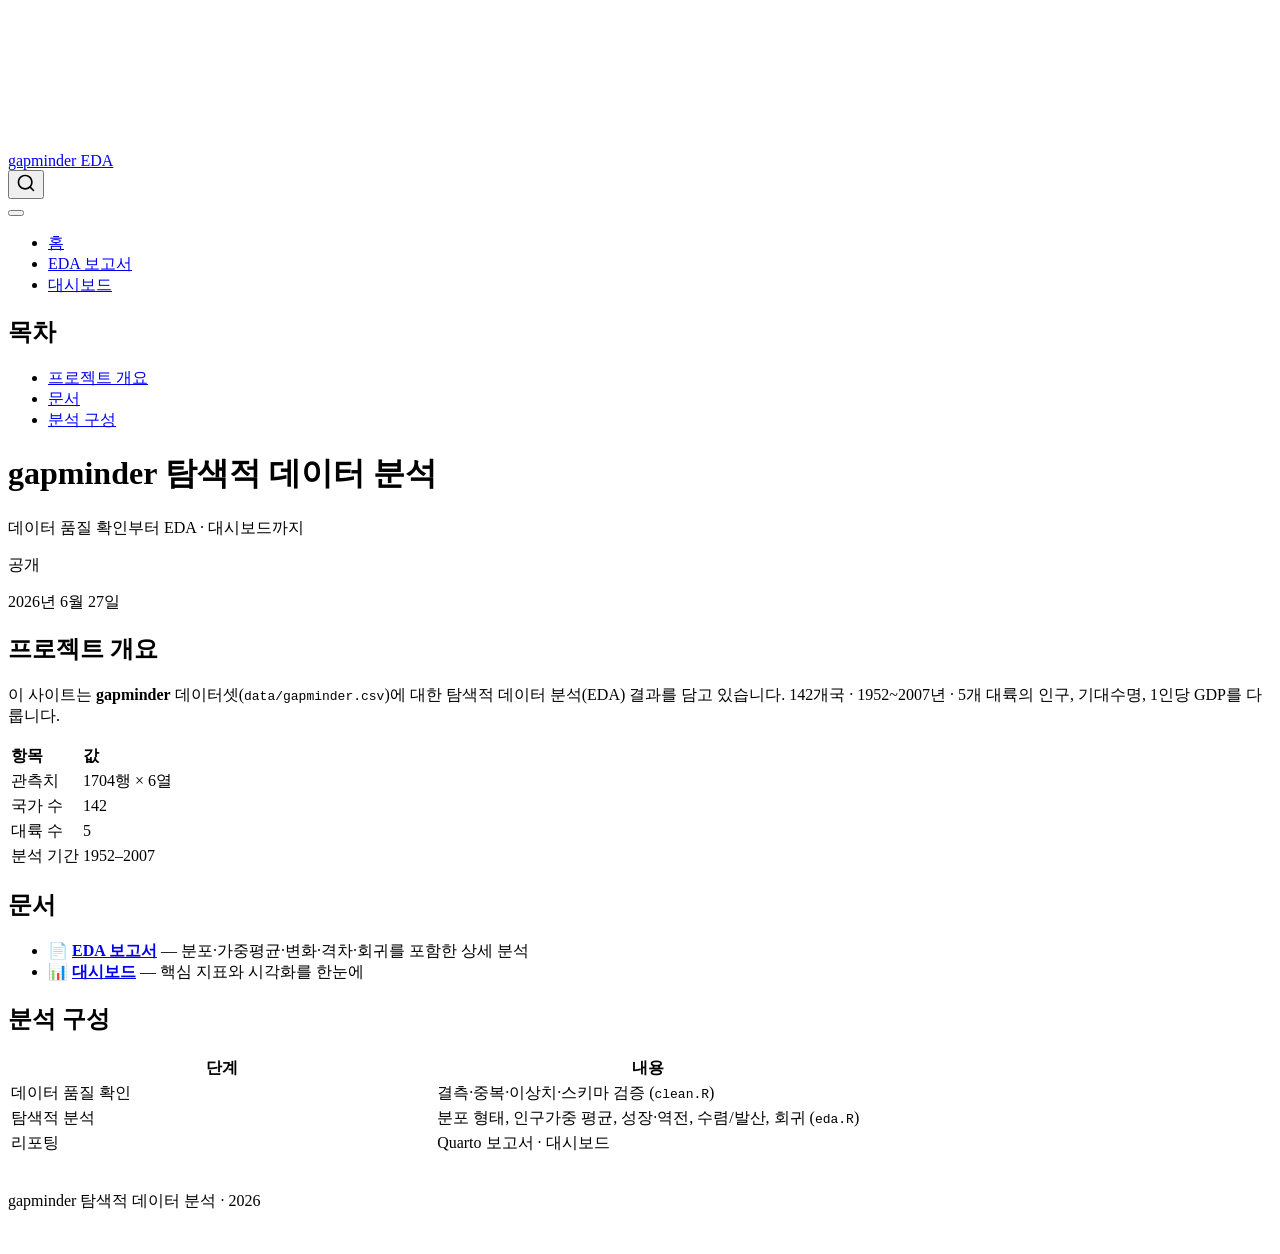
==== docs/index.html @ 595b41a2 "build: Quarto 프로젝트 구성 및 사이트 배포 준비 - _quarto.yml(website, output-dir: docs), index.qmd 랜딩 페이지 추가 - R " ====
<!DOCTYPE html>
<html xmlns="http://www.w3.org/1999/xhtml" lang="ko" xml:lang="ko"><head>

<meta charset="utf-8">
<meta name="generator" content="quarto-1.9.38">

<meta name="viewport" content="width=device-width, initial-scale=1.0, user-scalable=yes">


<title>gapminder 탐색적 데이터 분석 – gapminder EDA</title>
<style>
/* Default styles provided by pandoc.
** See https://pandoc.org/MANUAL.html#variables-for-html for config info.
*/
code{white-space: pre-wrap;}
span.smallcaps{font-variant: small-caps;}
div.columns{display: flex; gap: min(4vw, 1.5em);}
div.column{flex: auto; overflow-x: auto;}
div.hanging-indent{margin-left: 1.5em; text-indent: -1.5em;}
ul.task-list{list-style: none;}
ul.task-list li input[type="checkbox"] {
  width: 0.8em;
  margin: 0 0.8em 0.2em -1em; /* quarto-specific, see https://github.com/quarto-dev/quarto-cli/issues/4556 */ 
  vertical-align: middle;
}
</style>


<script src="site_libs/quarto-nav/quarto-nav.js"></script>
<script src="site_libs/quarto-nav/headroom.min.js"></script>
<script src="site_libs/clipboard/clipboard.min.js"></script>
<script src="site_libs/quarto-search/autocomplete.umd.js"></script>
<script src="site_libs/quarto-search/fuse.min.js"></script>
<script src="site_libs/quarto-search/quarto-search.js"></script>
<meta name="quarto:offset" content="./">
<script src="site_libs/quarto-html/quarto.js" type="module"></script>
<script src="site_libs/quarto-html/tabsets/tabsets.js" type="module"></script>
<script src="site_libs/quarto-html/popper.min.js"></script>
<script src="site_libs/quarto-html/tippy.umd.min.js"></script>
<script src="site_libs/quarto-html/anchor.min.js"></script>
<link href="site_libs/quarto-html/tippy.css" rel="stylesheet">
<link href="site_libs/quarto-html/quarto-syntax-highlighting-15634bcf2e68342d4ad2dfa704d543f6.css" rel="stylesheet" id="quarto-text-highlighting-styles">
<script src="site_libs/bootstrap/bootstrap.min.js"></script>
<link href="site_libs/bootstrap/bootstrap-icons.css" rel="stylesheet">
<link href="site_libs/bootstrap/bootstrap-ff38ca5759cea8d2b4e40dc1c167d4da.min.css" rel="stylesheet" append-hash="true" id="quarto-bootstrap" data-mode="light">
<script id="quarto-search-options" type="application/json">{
  "location": "navbar",
  "copy-button": false,
  "collapse-after": 3,
  "panel-placement": "end",
  "type": "overlay",
  "limit": 50,
  "keyboard-shortcut": [
    "f",
    "/",
    "s"
  ],
  "show-item-context": false,
  "language": {
    "search-no-results-text": "일치 없음",
    "search-matching-documents-text": "일치된 문서",
    "search-copy-link-title": "검색 링크 복사",
    "search-hide-matches-text": "추가 검색 결과 숨기기",
    "search-more-match-text": "추가 검색결과",
    "search-more-matches-text": "추가 검색결과",
    "search-clear-button-title": "제거",
    "search-text-placeholder": "",
    "search-detached-cancel-button-title": "취소",
    "search-submit-button-title": "검색",
    "search-label": "검색"
  }
}</script>


</head>

<body class="nav-fixed quarto-light">

<div id="quarto-search-results"></div>
  <header id="quarto-header" class="headroom fixed-top">
    <nav class="navbar navbar-expand-lg " data-bs-theme="dark">
      <div class="navbar-container container-fluid">
      <div class="navbar-brand-container mx-auto">
    <a class="navbar-brand" href="./index.html">
    <span class="navbar-title">gapminder EDA</span>
    </a>
  </div>
            <div id="quarto-search" class="" title="검색"></div>
          <button class="navbar-toggler" type="button" data-bs-toggle="collapse" data-bs-target="#navbarCollapse" aria-controls="navbarCollapse" role="menu" aria-expanded="false" aria-label="탐색 전환" onclick="if (window.quartoToggleHeadroom) { window.quartoToggleHeadroom(); }">
  <span class="navbar-toggler-icon"></span>
</button>
          <div class="collapse navbar-collapse" id="navbarCollapse">
            <ul class="navbar-nav navbar-nav-scroll me-auto">
  <li class="nav-item">
    <a class="nav-link active" href="./index.html" aria-current="page"> 
<span class="menu-text">홈</span></a>
  </li>  
  <li class="nav-item">
    <a class="nav-link" href="./document/eda_report.html"> 
<span class="menu-text">EDA 보고서</span></a>
  </li>  
  <li class="nav-item">
    <a class="nav-link" href="./document/eda_dashboard.html"> 
<span class="menu-text">대시보드</span></a>
  </li>  
</ul>
          </div> <!-- /navcollapse -->
            <div class="quarto-navbar-tools">
</div>
      </div> <!-- /container-fluid -->
    </nav>
</header>
<!-- content -->
<div id="quarto-content" class="quarto-container page-columns page-rows-contents page-layout-article page-navbar">
<!-- sidebar -->
<!-- margin-sidebar -->
    <div id="quarto-margin-sidebar" class="sidebar margin-sidebar">
        <nav id="TOC" role="doc-toc" class="toc-active">
    <h2 id="toc-title">목차</h2>
   
  <ul>
  <li><a href="#프로젝트-개요" id="toc-프로젝트-개요" class="nav-link active" data-scroll-target="#프로젝트-개요">프로젝트 개요</a></li>
  <li><a href="#문서" id="toc-문서" class="nav-link" data-scroll-target="#문서">문서</a></li>
  <li><a href="#분석-구성" id="toc-분석-구성" class="nav-link" data-scroll-target="#분석-구성">분석 구성</a></li>
  </ul>
</nav>
    </div>
<!-- main -->
<main class="content" id="quarto-document-content">

<header id="title-block-header" class="quarto-title-block default">
<div class="quarto-title">
<h1 class="title">gapminder 탐색적 데이터 분석</h1>
<p class="subtitle lead">데이터 품질 확인부터 EDA · 대시보드까지</p>
</div>



<div class="quarto-title-meta">

    
    <div>
    <div class="quarto-title-meta-heading">공개</div>
    <div class="quarto-title-meta-contents">
      <p class="date">2026년 6월 27일</p>
    </div>
  </div>
  
    
  </div>
  


</header>


<section id="프로젝트-개요" class="level2">
<h2 class="anchored" data-anchor-id="프로젝트-개요">프로젝트 개요</h2>
<p>이 사이트는 <strong>gapminder</strong> 데이터셋(<code>data/gapminder.csv</code>)에 대한 탐색적 데이터 분석(EDA) 결과를 담고 있습니다. 142개국 · 1952~2007년 · 5개 대륙의 인구, 기대수명, 1인당 GDP를 다룹니다.</p>
<div class="cell">
<div class="cell-output-display">
<table class="caption-top table table-sm table-striped small">
<thead>
<tr class="header">
<th style="text-align: left;">항목</th>
<th style="text-align: left;">값</th>
</tr>
</thead>
<tbody>
<tr class="odd">
<td style="text-align: left;">관측치</td>
<td style="text-align: left;">1704행 × 6열</td>
</tr>
<tr class="even">
<td style="text-align: left;">국가 수</td>
<td style="text-align: left;">142</td>
</tr>
<tr class="odd">
<td style="text-align: left;">대륙 수</td>
<td style="text-align: left;">5</td>
</tr>
<tr class="even">
<td style="text-align: left;">분석 기간</td>
<td style="text-align: left;">1952–2007</td>
</tr>
</tbody>
</table>
</div>
</div>
</section>
<section id="문서" class="level2">
<h2 class="anchored" data-anchor-id="문서">문서</h2>
<ul>
<li>📄 <a href="./document/eda_report.html"><strong>EDA 보고서</strong></a> — 분포·가중평균·변화·격차·회귀를 포함한 상세 분석</li>
<li>📊 <a href="./document/eda_dashboard.html"><strong>대시보드</strong></a> — 핵심 지표와 시각화를 한눈에</li>
</ul>
</section>
<section id="분석-구성" class="level2">
<h2 class="anchored" data-anchor-id="분석-구성">분석 구성</h2>
<table class="caption-top table">
<colgroup>
<col style="width: 50%">
<col style="width: 50%">
</colgroup>
<thead>
<tr class="header">
<th>단계</th>
<th>내용</th>
</tr>
</thead>
<tbody>
<tr class="odd">
<td>데이터 품질 확인</td>
<td>결측·중복·이상치·스키마 검증 (<code>clean.R</code>)</td>
</tr>
<tr class="even">
<td>탐색적 분석</td>
<td>분포 형태, 인구가중 평균, 성장·역전, 수렴/발산, 회귀 (<code>eda.R</code>)</td>
</tr>
<tr class="odd">
<td>리포팅</td>
<td>Quarto 보고서 · 대시보드</td>
</tr>
</tbody>
</table>


</section>

</main> <!-- /main -->
<script id="quarto-html-after-body" type="application/javascript">
  window.document.addEventListener("DOMContentLoaded", function (event) {
    const icon = "";
    const anchorJS = new window.AnchorJS();
    anchorJS.options = {
      placement: 'right',
      icon: icon
    };
    anchorJS.add('.anchored');
    const isCodeAnnotation = (el) => {
      for (const clz of el.classList) {
        if (clz.startsWith('code-annotation-')) {                     
          return true;
        }
      }
      return false;
    }
    const onCopySuccess = function(e) {
      // button target
      const button = e.trigger;
      // don't keep focus
      button.blur();
      // flash "checked"
      button.classList.add('code-copy-button-checked');
      var currentTitle = button.getAttribute("title");
      button.setAttribute("title", "복사완료!");
      let tooltip;
      if (window.bootstrap) {
        button.setAttribute("data-bs-toggle", "tooltip");
        button.setAttribute("data-bs-placement", "left");
        button.setAttribute("data-bs-title", "복사완료!");
        tooltip = new bootstrap.Tooltip(button, 
          { trigger: "manual", 
            customClass: "code-copy-button-tooltip",
            offset: [0, -8]});
        tooltip.show();    
      }
      setTimeout(function() {
        if (tooltip) {
          tooltip.hide();
          button.removeAttribute("data-bs-title");
          button.removeAttribute("data-bs-toggle");
          button.removeAttribute("data-bs-placement");
        }
        button.setAttribute("title", currentTitle);
        button.classList.remove('code-copy-button-checked');
      }, 1000);
      // clear code selection
      e.clearSelection();
    }
    const getTextToCopy = function(trigger) {
      const outerScaffold = trigger.parentElement.cloneNode(true);
      const codeEl = outerScaffold.querySelector('code');
      for (const childEl of codeEl.children) {
        if (isCodeAnnotation(childEl)) {
          childEl.remove();
        }
      }
      return codeEl.innerText;
    }
    const clipboard = new window.ClipboardJS('.code-copy-button:not([data-in-quarto-modal])', {
      text: getTextToCopy
    });
    clipboard.on('success', onCopySuccess);
    if (window.document.getElementById('quarto-embedded-source-code-modal')) {
      const clipboardModal = new window.ClipboardJS('.code-copy-button[data-in-quarto-modal]', {
        text: getTextToCopy,
        container: window.document.getElementById('quarto-embedded-source-code-modal')
      });
      clipboardModal.on('success', onCopySuccess);
    }
      var localhostRegex = new RegExp(/^(?:http|https):\/\/localhost\:?[0-9]*\//);
      var mailtoRegex = new RegExp(/^mailto:/);
        var filterRegex = new RegExp('/' + window.location.host + '/');
      var isInternal = (href) => {
          return filterRegex.test(href) || localhostRegex.test(href) || mailtoRegex.test(href);
      }
      // Inspect non-navigation links and adorn them if external
     var links = window.document.querySelectorAll('a[href]:not(.nav-link):not(.navbar-brand):not(.toc-action):not(.sidebar-link):not(.sidebar-item-toggle):not(.pagination-link):not(.no-external):not([aria-hidden]):not(.dropdown-item):not(.quarto-navigation-tool):not(.about-link)');
      for (var i=0; i<links.length; i++) {
        const link = links[i];
        if (!isInternal(link.href)) {
          // undo the damage that might have been done by quarto-nav.js in the case of
          // links that we want to consider external
          if (link.dataset.originalHref !== undefined) {
            link.href = link.dataset.originalHref;
          }
        }
      }
    function tippyHover(el, contentFn, onTriggerFn, onUntriggerFn) {
      const config = {
        allowHTML: true,
        maxWidth: 500,
        delay: 100,
        arrow: false,
        appendTo: function(el) {
            return el.parentElement;
        },
        interactive: true,
        interactiveBorder: 10,
        theme: 'quarto',
        placement: 'bottom-start',
      };
      if (contentFn) {
        config.content = contentFn;
      }
      if (onTriggerFn) {
        config.onTrigger = onTriggerFn;
      }
      if (onUntriggerFn) {
        config.onUntrigger = onUntriggerFn;
      }
      window.tippy(el, config); 
    }
    const noterefs = window.document.querySelectorAll('a[role="doc-noteref"]');
    for (var i=0; i<noterefs.length; i++) {
      const ref = noterefs[i];
      tippyHover(ref, function() {
        // use id or data attribute instead here
        let href = ref.getAttribute('data-footnote-href') || ref.getAttribute('href');
        try { href = new URL(href).hash; } catch {}
        const id = href.replace(/^#\/?/, "");
        const note = window.document.getElementById(id);
        if (note) {
          return note.innerHTML;
        } else {
          return "";
        }
      });
    }
    const xrefs = window.document.querySelectorAll('a.quarto-xref');
    const processXRef = (id, note) => {
      // Strip column container classes
      const stripColumnClz = (el) => {
        el.classList.remove("page-full", "page-columns");
        if (el.children) {
          for (const child of el.children) {
            stripColumnClz(child);
          }
        }
      }
      stripColumnClz(note)
      if (id === null || id.startsWith('sec-')) {
        // Special case sections, only their first couple elements
        const container = document.createElement("div");
        if (note.children && note.children.length > 2) {
          container.appendChild(note.children[0].cloneNode(true));
          for (let i = 1; i < note.children.length; i++) {
            const child = note.children[i];
            if (child.tagName === "P" && child.innerText === "") {
              continue;
            } else {
              container.appendChild(child.cloneNode(true));
              break;
            }
          }
          if (window.Quarto?.typesetMath) {
            window.Quarto.typesetMath(container);
          }
          return container.innerHTML
        } else {
          if (window.Quarto?.typesetMath) {
            window.Quarto.typesetMath(note);
          }
          return note.innerHTML;
        }
      } else {
        // Remove any anchor links if they are present
        const anchorLink = note.querySelector('a.anchorjs-link');
        if (anchorLink) {
          anchorLink.remove();
        }
        if (window.Quarto?.typesetMath) {
          window.Quarto.typesetMath(note);
        }
        if (note.classList.contains("callout")) {
          return note.outerHTML;
        } else {
          return note.innerHTML;
        }
      }
    }
    for (var i=0; i<xrefs.length; i++) {
      const xref = xrefs[i];
      tippyHover(xref, undefined, function(instance) {
        instance.disable();
        let url = xref.getAttribute('href');
        let hash = undefined; 
        if (url.startsWith('#')) {
          hash = url;
        } else {
          try { hash = new URL(url).hash; } catch {}
        }
        if (hash) {
          const id = hash.replace(/^#\/?/, "");
          const note = window.document.getElementById(id);
          if (note !== null) {
            try {
              const html = processXRef(id, note.cloneNode(true));
              instance.setContent(html);
            } finally {
              instance.enable();
              instance.show();
            }
          } else {
            // See if we can fetch this
            fetch(url.split('#')[0])
            .then(res => res.text())
            .then(html => {
              const parser = new DOMParser();
              const htmlDoc = parser.parseFromString(html, "text/html");
              const note = htmlDoc.getElementById(id);
              if (note !== null) {
                const html = processXRef(id, note);
                instance.setContent(html);
              } 
            }).finally(() => {
              instance.enable();
              instance.show();
            });
          }
        } else {
          // See if we can fetch a full url (with no hash to target)
          // This is a special case and we should probably do some content thinning / targeting
          fetch(url)
          .then(res => res.text())
          .then(html => {
            const parser = new DOMParser();
            const htmlDoc = parser.parseFromString(html, "text/html");
            const note = htmlDoc.querySelector('main.content');
            if (note !== null) {
              // This should only happen for chapter cross references
              // (since there is no id in the URL)
              // remove the first header
              if (note.children.length > 0 && note.children[0].tagName === "HEADER") {
                note.children[0].remove();
              }
              const html = processXRef(null, note);
              instance.setContent(html);
            } 
          }).finally(() => {
            instance.enable();
            instance.show();
          });
        }
      }, function(instance) {
      });
    }
        let selectedAnnoteEl;
        const selectorForAnnotation = ( cell, annotation) => {
          let cellAttr = 'data-code-cell="' + cell + '"';
          let lineAttr = 'data-code-annotation="' +  annotation + '"';
          const selector = 'span[' + cellAttr + '][' + lineAttr + ']';
          return selector;
        }
        const selectCodeLines = (annoteEl) => {
          const doc = window.document;
          const targetCell = annoteEl.getAttribute("data-target-cell");
          const targetAnnotation = annoteEl.getAttribute("data-target-annotation");
          const annoteSpan = window.document.querySelector(selectorForAnnotation(targetCell, targetAnnotation));
          const lines = annoteSpan.getAttribute("data-code-lines").split(",");
          const lineIds = lines.map((line) => {
            return targetCell + "-" + line;
          })
          let top = null;
          let height = null;
          let parent = null;
          if (lineIds.length > 0) {
              //compute the position of the single el (top and bottom and make a div)
              const el = window.document.getElementById(lineIds[0]);
              top = el.offsetTop;
              height = el.offsetHeight;
              parent = el.parentElement.parentElement;
            if (lineIds.length > 1) {
              const lastEl = window.document.getElementById(lineIds[lineIds.length - 1]);
              const bottom = lastEl.offsetTop + lastEl.offsetHeight;
              height = bottom - top;
            }
            if (top !== null && height !== null && parent !== null) {
              // cook up a div (if necessary) and position it 
              let div = window.document.getElementById("code-annotation-line-highlight");
              if (div === null) {
                div = window.document.createElement("div");
                div.setAttribute("id", "code-annotation-line-highlight");
                div.style.position = 'absolute';
                parent.appendChild(div);
              }
              div.style.top = top - 2 + "px";
              div.style.height = height + 4 + "px";
              div.style.left = 0;
              let gutterDiv = window.document.getElementById("code-annotation-line-highlight-gutter");
              if (gutterDiv === null) {
                gutterDiv = window.document.createElement("div");
                gutterDiv.setAttribute("id", "code-annotation-line-highlight-gutter");
                gutterDiv.style.position = 'absolute';
                const codeCell = window.document.getElementById(targetCell);
                const gutter = codeCell.querySelector('.code-annotation-gutter');
                gutter.appendChild(gutterDiv);
              }
              gutterDiv.style.top = top - 2 + "px";
              gutterDiv.style.height = height + 4 + "px";
            }
            selectedAnnoteEl = annoteEl;
          }
        };
        const unselectCodeLines = () => {
          const elementsIds = ["code-annotation-line-highlight", "code-annotation-line-highlight-gutter"];
          elementsIds.forEach((elId) => {
            const div = window.document.getElementById(elId);
            if (div) {
              div.remove();
            }
          });
          selectedAnnoteEl = undefined;
        };
          // Handle positioning of the toggle
      window.addEventListener(
        "resize",
        throttle(() => {
          elRect = undefined;
          if (selectedAnnoteEl) {
            selectCodeLines(selectedAnnoteEl);
          }
        }, 10)
      );
      function throttle(fn, ms) {
      let throttle = false;
      let timer;
        return (...args) => {
          if(!throttle) { // first call gets through
              fn.apply(this, args);
              throttle = true;
          } else { // all the others get throttled
              if(timer) clearTimeout(timer); // cancel #2
              timer = setTimeout(() => {
                fn.apply(this, args);
                timer = throttle = false;
              }, ms);
          }
        };
      }
        // Attach click handler to the DT
        const annoteDls = window.document.querySelectorAll('dt[data-target-cell]');
        for (const annoteDlNode of annoteDls) {
          annoteDlNode.addEventListener('click', (event) => {
            const clickedEl = event.target;
            if (clickedEl !== selectedAnnoteEl) {
              unselectCodeLines();
              const activeEl = window.document.querySelector('dt[data-target-cell].code-annotation-active');
              if (activeEl) {
                activeEl.classList.remove('code-annotation-active');
              }
              selectCodeLines(clickedEl);
              clickedEl.classList.add('code-annotation-active');
            } else {
              // Unselect the line
              unselectCodeLines();
              clickedEl.classList.remove('code-annotation-active');
            }
          });
        }
    const findCites = (el) => {
      const parentEl = el.parentElement;
      if (parentEl) {
        const cites = parentEl.dataset.cites;
        if (cites) {
          return {
            el,
            cites: cites.split(' ')
          };
        } else {
          return findCites(el.parentElement)
        }
      } else {
        return undefined;
      }
    };
    var bibliorefs = window.document.querySelectorAll('a[role="doc-biblioref"]');
    for (var i=0; i<bibliorefs.length; i++) {
      const ref = bibliorefs[i];
      const citeInfo = findCites(ref);
      if (citeInfo) {
        tippyHover(citeInfo.el, function() {
          var popup = window.document.createElement('div');
          citeInfo.cites.forEach(function(cite) {
            var citeDiv = window.document.createElement('div');
            citeDiv.classList.add('hanging-indent');
            citeDiv.classList.add('csl-entry');
            var biblioDiv = window.document.getElementById('ref-' + cite);
            if (biblioDiv) {
              citeDiv.innerHTML = biblioDiv.innerHTML;
            }
            popup.appendChild(citeDiv);
          });
          return popup.innerHTML;
        });
      }
    }
  });
  </script>
</div> <!-- /content -->
<footer class="footer">
  <div class="nav-footer">
    <div class="nav-footer-left">
      &nbsp;
    </div>   
    <div class="nav-footer-center">
<p>gapminder 탐색적 데이터 분석 · 2026</p>
</div>
    <div class="nav-footer-right">
      &nbsp;
    </div>
  </div>
</footer>




</body></html>
---- docs/site_libs/quarto-html/tippy.css ----
.tippy-box[data-animation=fade][data-state=hidden]{opacity:0}[data-tippy-root]{max-width:calc(100vw - 10px)}.tippy-box{position:relative;background-color:#333;color:#fff;border-radius:4px;font-size:14px;line-height:1.4;white-space:normal;outline:0;transition-property:transform,visibility,opacity}.tippy-box[data-placement^=top]>.tippy-arrow{bottom:0}.tippy-box[data-placement^=top]>.tippy-arrow:before{bottom:-7px;left:0;border-width:8px 8px 0;border-top-color:initial;transform-origin:center top}.tippy-box[data-placement^=bottom]>.tippy-arrow{top:0}.tippy-box[data-placement^=bottom]>.tippy-arrow:before{top:-7px;left:0;border-width:0 8px 8px;border-bottom-color:initial;transform-origin:center bottom}.tippy-box[data-placement^=left]>.tippy-arrow{right:0}.tippy-box[data-placement^=left]>.tippy-arrow:before{border-width:8px 0 8px 8px;border-left-color:initial;right:-7px;transform-origin:center left}.tippy-box[data-placement^=right]>.tippy-arrow{left:0}.tippy-box[data-placement^=right]>.tippy-arrow:before{left:-7px;border-width:8px 8px 8px 0;border-right-color:initial;transform-origin:center right}.tippy-box[data-inertia][data-state=visible]{transition-timing-function:cubic-bezier(.54,1.5,.38,1.11)}.tippy-arrow{width:16px;height:16px;color:#333}.tippy-arrow:before{content:"";position:absolute;border-color:transparent;border-style:solid}.tippy-content{position:relative;padding:5px 9px;z-index:1}
---- docs/site_libs/quarto-html/quarto-syntax-highlighting-15634bcf2e68342d4ad2dfa704d543f6.css ----
/* quarto syntax highlight colors */
:root {
  --quarto-hl-ot-color: #003B4F;
  --quarto-hl-at-color: #657422;
  --quarto-hl-ss-color: #20794D;
  --quarto-hl-an-color: #5E5E5E;
  --quarto-hl-fu-color: #4758AB;
  --quarto-hl-st-color: #20794D;
  --quarto-hl-cf-color: #003B4F;
  --quarto-hl-op-color: #5E5E5E;
  --quarto-hl-er-color: #AD0000;
  --quarto-hl-bn-color: #AD0000;
  --quarto-hl-al-color: #AD0000;
  --quarto-hl-va-color: #111111;
  --quarto-hl-bu-color: inherit;
  --quarto-hl-ex-color: inherit;
  --quarto-hl-pp-color: #AD0000;
  --quarto-hl-in-color: #5E5E5E;
  --quarto-hl-vs-color: #20794D;
  --quarto-hl-wa-color: #5E5E5E;
  --quarto-hl-do-color: #5E5E5E;
  --quarto-hl-im-color: #00769E;
  --quarto-hl-ch-color: #20794D;
  --quarto-hl-dt-color: #AD0000;
  --quarto-hl-fl-color: #AD0000;
  --quarto-hl-co-color: #5E5E5E;
  --quarto-hl-cv-color: #5E5E5E;
  --quarto-hl-cn-color: #8f5902;
  --quarto-hl-sc-color: #5E5E5E;
  --quarto-hl-dv-color: #AD0000;
  --quarto-hl-kw-color: #003B4F;
}

/* other quarto variables */
:root {
  --quarto-font-monospace: SFMono-Regular, Menlo, Monaco, Consolas, "Liberation Mono", "Courier New", monospace;
}

/* syntax highlight based on Pandoc's rules */
pre > code.sourceCode > span {
  color: #003B4F;
}

code.sourceCode > span {
  color: #003B4F;
}

div.sourceCode,
div.sourceCode pre.sourceCode {
  color: #003B4F;
}

/* Normal */
code span {
  color: #003B4F;
}

/* Alert */
code span.al {
  color: #AD0000;
  font-style: inherit;
}

/* Annotation */
code span.an {
  color: #5E5E5E;
  font-style: inherit;
}

/* Attribute */
code span.at {
  color: #657422;
  font-style: inherit;
}

/* BaseN */
code span.bn {
  color: #AD0000;
  font-style: inherit;
}

/* BuiltIn */
code span.bu {
  font-style: inherit;
}

/* ControlFlow */
code span.cf {
  color: #003B4F;
  font-weight: bold;
  font-style: inherit;
}

/* Char */
code span.ch {
  color: #20794D;
  font-style: inherit;
}

/* Constant */
code span.cn {
  color: #8f5902;
  font-style: inherit;
}

/* Comment */
code span.co {
  color: #5E5E5E;
  font-style: inherit;
}

/* CommentVar */
code span.cv {
  color: #5E5E5E;
  font-style: italic;
}

/* Documentation */
code span.do {
  color: #5E5E5E;
  font-style: italic;
}

/* DataType */
code span.dt {
  color: #AD0000;
  font-style: inherit;
}

/* DecVal */
code span.dv {
  color: #AD0000;
  font-style: inherit;
}

/* Error */
code span.er {
  color: #AD0000;
  font-style: inherit;
}

/* Extension */
code span.ex {
  font-style: inherit;
}

/* Float */
code span.fl {
  color: #AD0000;
  font-style: inherit;
}

/* Function */
code span.fu {
  color: #4758AB;
  font-style: inherit;
}

/* Import */
code span.im {
  color: #00769E;
  font-style: inherit;
}

/* Information */
code span.in {
  color: #5E5E5E;
  font-style: inherit;
}

/* Keyword */
code span.kw {
  color: #003B4F;
  font-weight: bold;
  font-style: inherit;
}

/* Operator */
code span.op {
  color: #5E5E5E;
  font-style: inherit;
}

/* Other */
code span.ot {
  color: #003B4F;
  font-style: inherit;
}

/* Preprocessor */
code span.pp {
  color: #AD0000;
  font-style: inherit;
}

/* SpecialChar */
code span.sc {
  color: #5E5E5E;
  font-style: inherit;
}

/* SpecialString */
code span.ss {
  color: #20794D;
  font-style: inherit;
}

/* String */
code span.st {
  color: #20794D;
  font-style: inherit;
}

/* Variable */
code span.va {
  color: #111111;
  font-style: inherit;
}

/* VerbatimString */
code span.vs {
  color: #20794D;
  font-style: inherit;
}

/* Warning */
code span.wa {
  color: #5E5E5E;
  font-style: italic;
}

.prevent-inlining {
  content: "</";
}

/*# sourceMappingURL=f23921c56f73e400b49028c9186a1aa0.css.map */
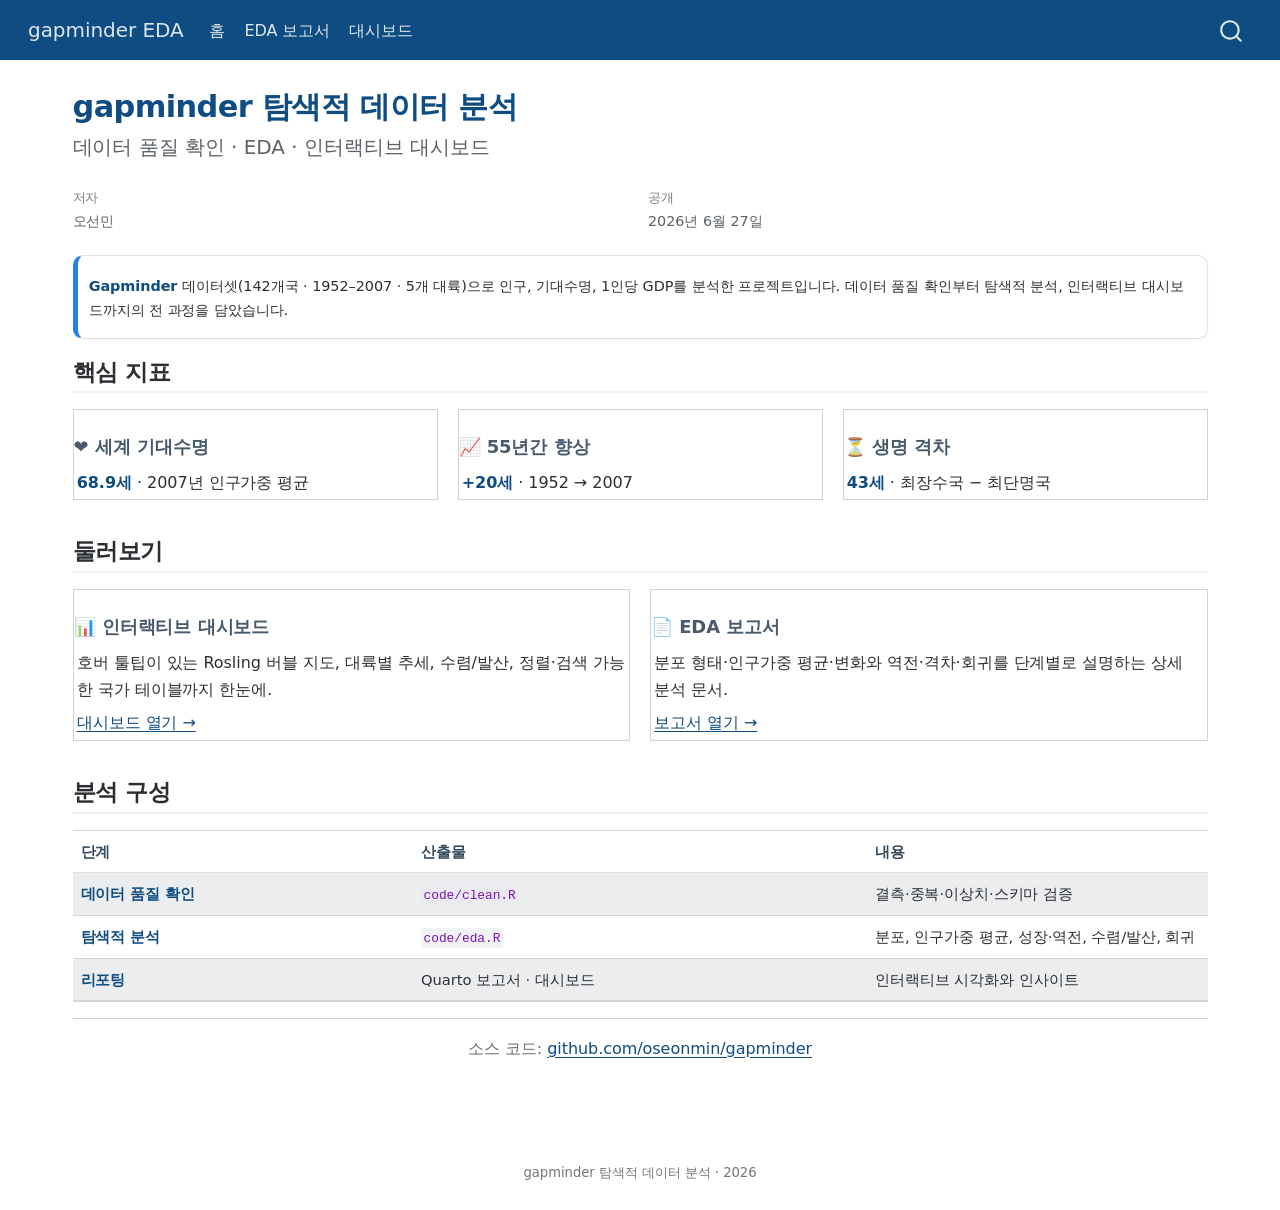
==== commit ff952284: "feat: 보고서·홈을 대시보드와 통일된 세련된 템플릿으로 개편 - report.scss 추가(딥블루 팔레트, 헤딩/표/콜아웃/TOC 스타일) - EDA 보고서: ggplot2+p" ====
--- a/docs/index.html
+++ b/docs/index.html
@@ -6,6 +6,7 @@
 
 <meta name="viewport" content="width=device-width, initial-scale=1.0, user-scalable=yes">
 
+<meta name="author" content="오선민">
 
 <title>gapminder 탐색적 데이터 분석 – gapminder EDA</title>
 <style>
@@ -42,7 +43,7 @@
 <link href="site_libs/quarto-html/quarto-syntax-highlighting-15634bcf2e68342d4ad2dfa704d543f6.css" rel="stylesheet" id="quarto-text-highlighting-styles">
 <script src="site_libs/bootstrap/bootstrap.min.js"></script>
 <link href="site_libs/bootstrap/bootstrap-icons.css" rel="stylesheet">
-<link href="site_libs/bootstrap/bootstrap-ff38ca5759cea8d2b4e40dc1c167d4da.min.css" rel="stylesheet" append-hash="true" id="quarto-bootstrap" data-mode="light">
+<link href="site_libs/bootstrap/bootstrap-00a51743468737d8efcce7488f178122.min.css" rel="stylesheet" append-hash="true" id="quarto-bootstrap" data-mode="light">
 <script id="quarto-search-options" type="application/json">{
   "location": "navbar",
   "copy-button": false,
@@ -111,33 +112,29 @@
     </nav>
 </header>
 <!-- content -->
-<div id="quarto-content" class="quarto-container page-columns page-rows-contents page-layout-article page-navbar">
+<div id="quarto-content" class="quarto-container page-columns page-rows-contents page-layout-full page-navbar">
 <!-- sidebar -->
 <!-- margin-sidebar -->
-    <div id="quarto-margin-sidebar" class="sidebar margin-sidebar">
-        <nav id="TOC" role="doc-toc" class="toc-active">
-    <h2 id="toc-title">목차</h2>
-   
-  <ul>
-  <li><a href="#프로젝트-개요" id="toc-프로젝트-개요" class="nav-link active" data-scroll-target="#프로젝트-개요">프로젝트 개요</a></li>
-  <li><a href="#문서" id="toc-문서" class="nav-link" data-scroll-target="#문서">문서</a></li>
-  <li><a href="#분석-구성" id="toc-분석-구성" class="nav-link" data-scroll-target="#분석-구성">분석 구성</a></li>
-  </ul>
-</nav>
-    </div>
+    
 <!-- main -->
-<main class="content" id="quarto-document-content">
+<main class="content column-page" id="quarto-document-content">
 
 <header id="title-block-header" class="quarto-title-block default">
 <div class="quarto-title">
 <h1 class="title">gapminder 탐색적 데이터 분석</h1>
-<p class="subtitle lead">데이터 품질 확인부터 EDA · 대시보드까지</p>
-</div>
-
-
-
-<div class="quarto-title-meta">
-
+<p class="subtitle lead">데이터 품질 확인 · EDA · 인터랙티브 대시보드</p>
+</div>
+
+
+
+<div class="quarto-title-meta column-page">
+
+    <div>
+    <div class="quarto-title-meta-heading">저자</div>
+    <div class="quarto-title-meta-contents">
+             <p>오선민 </p>
+          </div>
+  </div>
     
     <div>
     <div class="quarto-title-meta-heading">공개</div>
@@ -154,75 +151,89 @@
 </header>
 
 
-<section id="프로젝트-개요" class="level2">
-<h2 class="anchored" data-anchor-id="프로젝트-개요">프로젝트 개요</h2>
-<p>이 사이트는 <strong>gapminder</strong> 데이터셋(<code>data/gapminder.csv</code>)에 대한 탐색적 데이터 분석(EDA) 결과를 담고 있습니다. 142개국 · 1952~2007년 · 5개 대륙의 인구, 기대수명, 1인당 GDP를 다룹니다.</p>
-<div class="cell">
-<div class="cell-output-display">
-<table class="caption-top table table-sm table-striped small">
-<thead>
-<tr class="header">
-<th style="text-align: left;">항목</th>
-<th style="text-align: left;">값</th>
-</tr>
-</thead>
-<tbody>
-<tr class="odd">
-<td style="text-align: left;">관측치</td>
-<td style="text-align: left;">1704행 × 6열</td>
-</tr>
-<tr class="even">
-<td style="text-align: left;">국가 수</td>
-<td style="text-align: left;">142</td>
-</tr>
-<tr class="odd">
-<td style="text-align: left;">대륙 수</td>
-<td style="text-align: left;">5</td>
-</tr>
-<tr class="even">
-<td style="text-align: left;">분석 기간</td>
-<td style="text-align: left;">1952–2007</td>
-</tr>
-</tbody>
-</table>
-</div>
-</div>
-</section>
-<section id="문서" class="level2">
-<h2 class="anchored" data-anchor-id="문서">문서</h2>
-<ul>
-<li>📄 <a href="./document/eda_report.html"><strong>EDA 보고서</strong></a> — 분포·가중평균·변화·격차·회귀를 포함한 상세 분석</li>
-<li>📊 <a href="./document/eda_dashboard.html"><strong>대시보드</strong></a> — 핵심 지표와 시각화를 한눈에</li>
-</ul>
-</section>
-<section id="분석-구성" class="level2">
-<h2 class="anchored" data-anchor-id="분석-구성">분석 구성</h2>
-<table class="caption-top table">
+<div class="callout callout-style-simple callout-note no-icon">
+<div class="callout-body d-flex">
+<div class="callout-icon-container">
+<i class="callout-icon no-icon"></i>
+</div>
+<div class="callout-body-container">
+<p><strong>Gapminder</strong> 데이터셋(142개국 · 1952–2007 · 5개 대륙)으로 인구, 기대수명, 1인당 GDP를 분석한 프로젝트입니다. 데이터 품질 확인부터 탐색적 분석, 인터랙티브 대시보드까지의 전 과정을 담았습니다.</p>
+</div>
+</div>
+</div>
+<section id="핵심-지표" class="level2 unnumbered">
+<h2 class="unnumbered anchored" data-anchor-id="핵심-지표">핵심 지표</h2>
+<div class="quarto-layout-panel" data-layout-ncol="3">
+<div class="quarto-layout-row">
+<section id="세계-기대수명" class="level3 card quarto-layout-cell" style="flex-basis: 33.3%;justify-content: flex-start;">
+<h3 class="anchored" data-anchor-id="세계-기대수명">❤️ 세계 기대수명</h3>
+<p><strong>68.9세</strong> · 2007년 인구가중 평균</p>
+</section>
+<section id="년간-향상" class="level3 card quarto-layout-cell" style="flex-basis: 33.3%;justify-content: flex-start;">
+<h3 class="anchored" data-anchor-id="년간-향상">📈 55년간 향상</h3>
+<p><strong>+20세</strong> · 1952 → 2007</p>
+</section>
+<section id="생명-격차" class="level3 card quarto-layout-cell" style="flex-basis: 33.3%;justify-content: flex-start;">
+<h3 class="anchored" data-anchor-id="생명-격차">⏳ 생명 격차</h3>
+<p><strong>43세</strong> · 최장수국 − 최단명국</p>
+</section>
+</div>
+</div>
+</section>
+<section id="둘러보기" class="level2 unnumbered">
+<h2 class="unnumbered anchored" data-anchor-id="둘러보기">둘러보기</h2>
+<div class="quarto-layout-panel" data-layout-ncol="2">
+<div class="quarto-layout-row">
+<section id="인터랙티브-대시보드" class="level3 card quarto-layout-cell" style="flex-basis: 50.0%;justify-content: flex-start;">
+<h3 class="anchored" data-anchor-id="인터랙티브-대시보드">📊 인터랙티브 대시보드</h3>
+<p>호버 툴팁이 있는 Rosling 버블 지도, 대륙별 추세, 수렴/발산, 정렬·검색 가능한 국가 테이블까지 한눈에.</p>
+<p><a href="document/eda_dashboard.html">대시보드 열기 →</a></p>
+</section>
+<section id="eda-보고서" class="level3 card quarto-layout-cell" style="flex-basis: 50.0%;justify-content: flex-start;">
+<h3 class="anchored" data-anchor-id="eda-보고서">📄 EDA 보고서</h3>
+<p>분포 형태·인구가중 평균·변화와 역전·격차·회귀를 단계별로 설명하는 상세 분석 문서.</p>
+<p><a href="document/eda_report.html">보고서 열기 →</a></p>
+</section>
+</div>
+</div>
+</section>
+<section id="분석-구성" class="level2 unnumbered">
+<h2 class="unnumbered anchored" data-anchor-id="분석-구성">분석 구성</h2>
+<table class="table-striped table-hover caption-top table">
 <colgroup>
-<col style="width: 50%">
-<col style="width: 50%">
+<col style="width: 30%">
+<col style="width: 40%">
+<col style="width: 30%">
 </colgroup>
 <thead>
 <tr class="header">
 <th>단계</th>
+<th>산출물</th>
 <th>내용</th>
 </tr>
 </thead>
 <tbody>
 <tr class="odd">
-<td>데이터 품질 확인</td>
-<td>결측·중복·이상치·스키마 검증 (<code>clean.R</code>)</td>
+<td><strong>데이터 품질 확인</strong></td>
+<td><code>code/clean.R</code></td>
+<td>결측·중복·이상치·스키마 검증</td>
 </tr>
 <tr class="even">
-<td>탐색적 분석</td>
-<td>분포 형태, 인구가중 평균, 성장·역전, 수렴/발산, 회귀 (<code>eda.R</code>)</td>
+<td><strong>탐색적 분석</strong></td>
+<td><code>code/eda.R</code></td>
+<td>분포, 인구가중 평균, 성장·역전, 수렴/발산, 회귀</td>
 </tr>
 <tr class="odd">
-<td>리포팅</td>
+<td><strong>리포팅</strong></td>
 <td>Quarto 보고서 · 대시보드</td>
+<td>인터랙티브 시각화와 인사이트</td>
 </tr>
 </tbody>
 </table>
+<hr>
+<div style="text-align:center; color:#6b7177;">
+<p>소스 코드: <a href="https://github.com/oseonmin/gapminder">github.com/oseonmin/gapminder</a></p>
+</div>
 
 
 </section>
